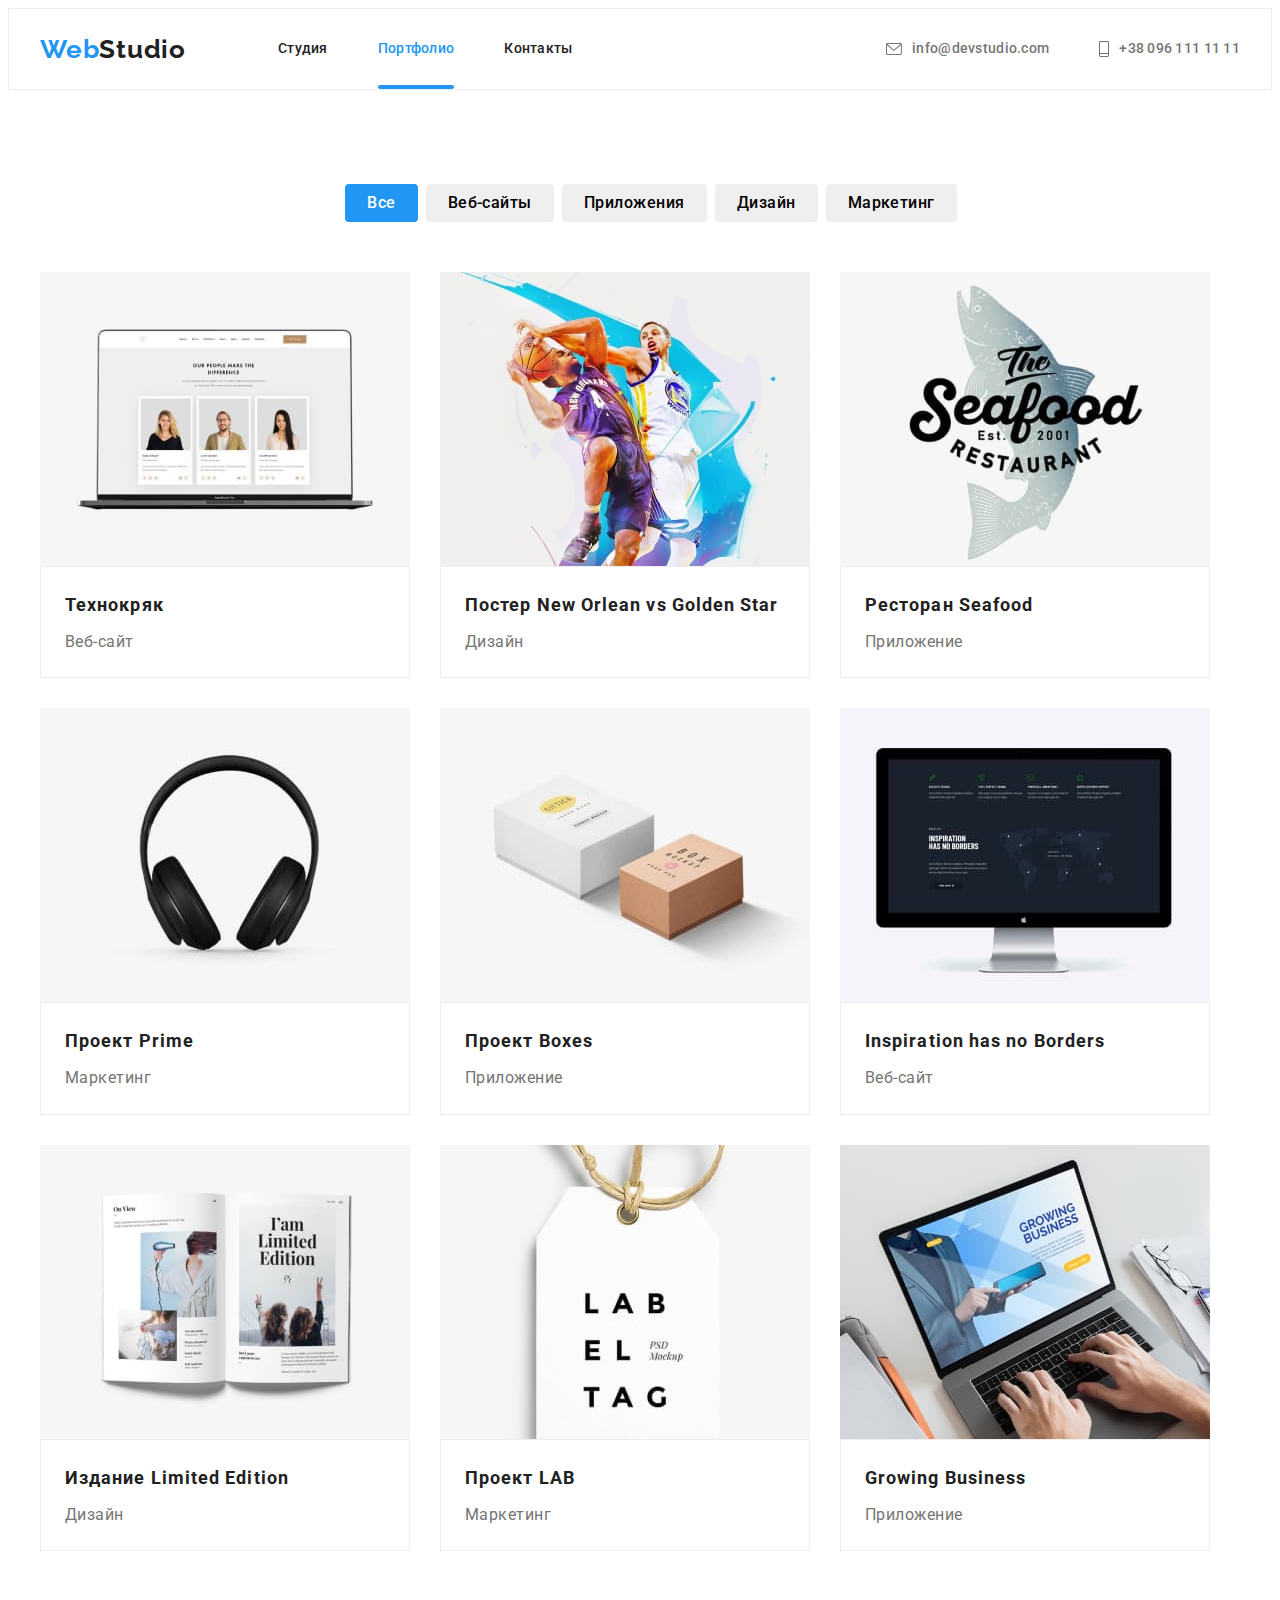
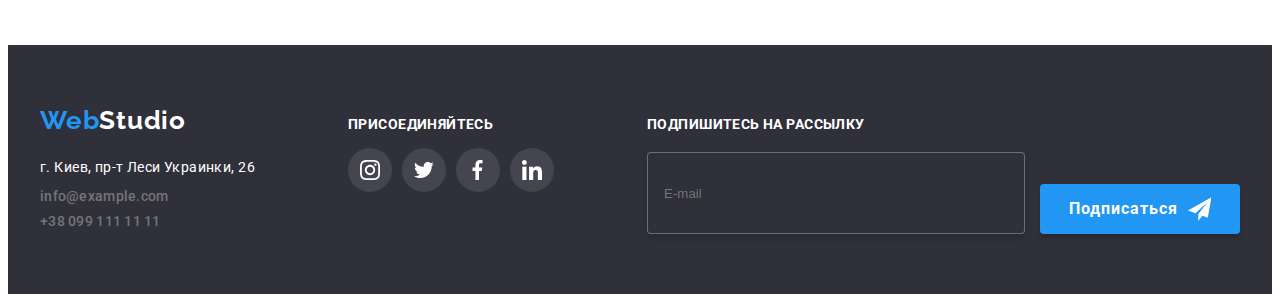
==== portfolio.html @ c2b0c0f5 "add index and portfolio to goit-markup-hw-07" ====
<!DOCTYPE html>
<html lang="ru">
  <head>
    <meta charset="UTF-8" />
    <meta http-equiv="X-UA-Compatible" content="IE=edge" />
    <meta name="viewport" content="width=device-width, initial-scale=1.0" />
    <title>Document</title>
    <link rel="preconnect" href="https://fonts.googleapis.com" />
    <link rel="preconnect" href="https://fonts.gstatic.com" crossorigin />
    <link
      href="https://fonts.googleapis.com/css2?family=Montserrat:wght@400;700&family=Raleway:wght@700&family=Roboto:wght@400;500;700;900&display=swap"
      rel="stylesheet"
    />
    <link
      rel="stylesheet"
      href="https://cdnjs.cloudflare.com/ajax/libs/modern-normalize/1.1.0/modern-normalize.min.css"
      integrity="sha512-wpPYUAdjBVSE4KJnH1VR1HeZfpl1ub8YT/NKx4PuQ5NmX2tKuGu6U/JRp5y+Y8XG2tV+wKQpNHVUX03MfMFn9Q=="
      crossorigin="anonymous"
      referrerpolicy="no-referrer"
    />
    <link rel="stylesheet" href="./css/styles.css" />
  </head>
  <body>
    <!-- HEADER -->
    <header class="page-header">
      <div class="container page-header-container">
        <nav class="page-nav">
          <a class="logo" href="/"
            >Web<span class="second-part-logo">Studio</span></a
          >
          <ul class="page-nav">
            <li class="menu-item">
              <a class="menu-link" href="./index.html">Студия</a>
            </li>
            <li class="menu-item">
              <a class="menu-link current" href="">Портфолио</a>
            </li>
            <li class="menu-item">
              <a class="menu-link" href="">Контакты</a>
            </li>
          </ul>
        </nav>
        <ul class="address-tel-container">
          <li>
            <a class="mail-address" href="mailto:info@devstudio.com"
              ><svg class="social-icon-header" width="16" height="12">
                <use href="./images/symbol-defs.svg#icon-mail"></use>
              </svg>
              info@devstudio.com</a
            >
          </li>
          <li>
            <a class="phone-number" href="tel:+380961111111"
              ><svg class="social-icon-header" width="10" height="16">
                <use href="./images/symbol-defs.svg#icon-tel"></use>
              </svg>
              +38 096 111 11 11</a
            >
          </li>
        </ul>
      </div>
    </header>
    <!-- Main -->
    <main>
      <!-- Навигация -->
      <section class="section">
        <div class="container">
          <h1 hidden>Навигация</h1>
          <ul class="container container-buttons">
            <li>
              <button type="button" class="portfolio-button current-portfolio">
                Все
              </button>
            </li>
            <li>
              <button type="button" class="portfolio-button">Веб-сайты</button>
            </li>
            <li>
              <button type="button" class="portfolio-button">Приложения</button>
            </li>
            <li>
              <button type="button" class="portfolio-button">Дизайн</button>
            </li>
            <li>
              <button type="button" class="portfolio-button">Маркетинг</button>
            </li>
          </ul>
          <!-- Плиточные елементы -->
          <ul class="work-element">
            <li class="work-list">
              <div class="work-list-blok">
                <img
                  src="./images/portfolio/website.jpg"
                  alt="website"
                  width="370"
                  height="294"
                />
                <p class="overlay">
                  Ресурс пропонує комплексні пропозиції з різним рівнем
                  функціоналу та сервісів. Все це дозволить відвідувачу отримати
                  вичерпні відомості про компанію чи приватну особу.
                </p>
              </div>
              <div class="work-element-name">
                <h2 class="description-work">Технокряк</h2>
                <p class="task-types">Веб-сайт</p>
              </div>
            </li>
            <li class="work-list">
              <div class="work-list-blok">
                <img
                  src="./images/portfolio/design.jpg"
                  alt="design"
                  width="370"
                  height="294"
                />
                <p class="overlay">
                  Ресурс пропонує комплексні пропозиції з різним рівнем
                  функціоналу та сервісів. Все це дозволить відвідувачу отримати
                  вичерпні відомості про компанію чи приватну особу.
                </p>
              </div>
              <div class="work-element-name">
                <h2 class="description-work">
                  Постер <span lang="en">New Orlean vs Golden Star</span>
                </h2>
                <p class="task-types">Дизайн</p>
              </div>
            </li>
            <li class="work-list">
              <div class="work-list-blok">
                <img
                  src="./images/portfolio/app.jpg"
                  alt="app"
                  width="370"
                  height="294"
                />
                <p class="overlay">
                  Ресурс пропонує комплексні пропозиції з різним рівнем
                  функціоналу та сервісів. Все це дозволить відвідувачу отримати
                  вичерпні відомості про компанію чи приватну особу.
                </p>
              </div>
              <div class="work-element-name">
                <h2 class="description-work">
                  Ресторан <span lang="en">Seafood</span>
                </h2>
                <p class="task-types">Приложение</p>
              </div>
            </li>
            <li class="work-list">
              <div class="work-list-blok">
                <img
                  src="./images/portfolio/marketing.jpg"
                  alt="marketing"
                  width="370"
                  height="294"
                />
                <p class="overlay">
                  Ресурс пропонує комплексні пропозиції з різним рівнем
                  функціоналу та сервісів. Все це дозволить відвідувачу отримати
                  вичерпні відомості про компанію чи приватну особу.
                </p>
              </div>
              <div class="work-element-name">
                <h2 class="description-work">
                  Проект <span lang="en">Prime</span>
                </h2>
                <p class="task-types">Маркетинг</p>
              </div>
            </li>
            <li class="work-list">
              <div class="work-list-blok">
                <img
                  src="./images/portfolio/second-app.jpg"
                  alt="app"
                  width="370"
                  height="294"
                />
                <p class="overlay">
                  Ресурс пропонує комплексні пропозиції з різним рівнем
                  функціоналу та сервісів. Все це дозволить відвідувачу отримати
                  вичерпні відомості про компанію чи приватну особу.
                </p>
              </div>
              <div class="work-element-name">
                <h2 class="description-work">
                  Проект <span lang="en">Boxes</span>
                </h2>
                <p class="task-types">Приложение</p>
              </div>
            </li>
            <li class="work-list">
              <div class="work-list-blok">
                <img
                  src="./images/portfolio/second-website.jpg"
                  alt="website"
                  width="370"
                  height="294"
                />
                <p class="overlay">
                  Ресурс пропонує комплексні пропозиції з різним рівнем
                  функціоналу та сервісів. Все це дозволить відвідувачу отримати
                  вичерпні відомості про компанію чи приватну особу.
                </p>
              </div>
              <div class="work-element-name">
                <h2 lang="en" class="description-work">
                  Inspiration has no Borders
                </h2>
                <p class="task-types">Веб-сайт</p>
              </div>
            </li>
            <li class="work-list">
              <div class="work-list-blok">
                <img
                  src="./images/portfolio/second-design.jpg"
                  alt="design"
                  width="370"
                  height="294"
                />
                <p class="overlay">
                  Ресурс пропонує комплексні пропозиції з різним рівнем
                  функціоналу та сервісів. Все це дозволить відвідувачу отримати
                  вичерпні відомості про компанію чи приватну особу.
                </p>
              </div>
              <div class="work-element-name">
                <h2 class="description-work">
                  Издание <span lang="en">Limited Edition</span>
                </h2>
                <p class="task-types">Дизайн</p>
              </div>
            </li>
            <li class="work-list">
              <div class="work-list-blok">
                <img
                  src="./images/portfolio/second-marketing.jpg"
                  alt="marketing"
                  width="370"
                  height="294"
                />
                <p class="overlay">
                  Ресурс пропонує комплексні пропозиції з різним рівнем
                  функціоналу та сервісів. Все це дозволить відвідувачу отримати
                  вичерпні відомості про компанію чи приватну особу.
                </p>
              </div>
              <div class="work-element-name">
                <h2 class="description-work">
                  Проект <span lang="en">LAB</span>
                </h2>
                <p class="task-types">Маркетинг</p>
              </div>
            </li>
            <li class="work-list">
              <div class="work-list-blok">
                <img
                  src="./images/portfolio/third-app.jpg"
                  alt="app"
                  width="370"
                  height="294"
                />
                <p class="overlay">
                  Ресурс пропонує комплексні пропозиції з різним рівнем
                  функціоналу та сервісів. Все це дозволить відвідувачу отримати
                  вичерпні відомості про компанію чи приватну особу.
                </p>
              </div>
              <div class="work-element-name">
                <h2 lang="en" class="description-work">Growing Business</h2>
                <p class="task-types">Приложение</p>
              </div>
            </li>
          </ul>
        </div>
      </section>
    </main>
    <!-- FOOTER -->
    <footer class="background-footer-portfolio">
      <div class="container-footer">
        <div>
          <a class="logo" href="./index.html"
            >Web<span class="second-part-logo-footer">Studio</span></a
          >
          <address>
            <ul>
              <li class="address">г. Киев, пр-т Леси Украинки, 26</li>
              <li>
                <a
                  class="mail-address-portfolio footer"
                  href="mailto:info@example.com"
                  >info@example.com</a
                >
              </li>
              <li>
                <a
                  class="phone-number-portfolio footer-number footer"
                  href="tel:+380991111111"
                  >+38 099 111 11 11</a
                >
              </li>
            </ul>
          </address>
        </div>
        <div class="container-footer-links">
          <h3 class="headline-footer">ПРИСОЕДИНЯЙТЕСЬ</h3>
          <ul class="social-list-footer">
            <li class="social-list-item-footer">
              <a href="" class="social-list-link-footer">
                <svg class="social-list-icon-footer" width="20" height="20">
                  <use href="./images/symbol-defs.svg#icon-instagram"></use>
                </svg>
              </a>
            </li>
            <li class="social-list-item-footer">
              <a href="" class="social-list-link-footer">
                <svg class="social-list-icon-footer" width="20" height="20">
                  <use href="./images/symbol-defs.svg#icon-twitter"></use>
                </svg>
              </a>
            </li>
            <li class="social-list-item-footer">
              <a href="" class="social-list-link-footer">
                <svg class="social-list-icon-footer" width="20" height="20">
                  <use href="./images/symbol-defs.svg#icon-facebook"></use>
                </svg>
              </a>
            </li>
            <li class="social-list-item-footer">
              <a href="" class="social-list-link-footer">
                <svg class="social-list-icon-footer" width="20" height="20">
                  <use href="./images/symbol-defs.svg#icon-linkedin"></use>
                </svg>
              </a>
            </li>
          </ul>
        </div>
        <form class="form-footer">
          <label>
            <span class="footer-subscribe">ПОДПИШИТЕСЬ НА РАССЫЛКУ</span>
            <input
              class="form-email"
              type="email"
              name="email"
              placeholder="E-mail"
              required
            />
          </label>
          <button type="submit" class="button-send-footer">
            Подписаться
            <svg class="icon-send" width="24" height="24">
              <use href="./images/symbol-defs.svg#icon-send"></use>
            </svg>
          </button>
        </form>
      </div>
    </footer>
  </body>
</html>
---- css/styles.css ----
/*цвет основного текста #000000*/
/*акцент #2196F3*/
/*акцент #FFFFFF*/
/*цвет вторичного текста #757575*/
/*акцент rgba(255, 255, 255, 0.6);*/
/*цвет фона #E5E5E5*/
/*вторичный цвет фона #F5F4FA*/
:root {
  --accent-color: #2196f3;
  --second-accent-color: #212121;
  --accent-text-color: #757575;
  --background-accent-color: #ffffff;
  --background-second-color: #2f303a;
  --fill-color: #afb1b8;
  --background-accent-button: #188ce8;
  --speed: 250ms;
  --cubic: cubic-bezier(0.4, 0, 0.2, 1);
}

h1,
h2,
h3,
h4,
p {
  margin-top: 0;
  margin-bottom: 0;
}

ul,
ol {
  list-style: none;
  margin-top: 0;
  margin-bottom: 0;
  padding-left: 0;
}

a {
  text-decoration: none;
}

img {
  display: block;
}

button {
  cursor: pointer;
}

.menu-link.current {
  color: var(--accent-color);
}

body {
  font-family: "Roboto", sans-serif;
  font-size: 14px;
}

/* test */
/* :hover,
:focus {
  transition-duration: 250ms;
  transition-timing-function: cubic-bezier(0.4, 0, 0.2, 1);
} */

/* ================Общие классы================ */
/* HEADER */
.page-header {
  /* padding-top: 32px;
  padding-bottom: 32px; */
  border: 1px solid #ececec;
}

.container {
  width: 1200px;
  margin-left: auto;
  margin-right: auto;
  padding-left: 15px;
  padding-right: 15px;
}

.page-header-container {
  display: flex;
  align-items: center;
  justify-content: space-between;
}

.page-nav {
  display: flex;
  align-items: center;
}

.logo {
  font-family: "Raleway", sans-serif;
  font-weight: 700;
  font-size: 26px;
  line-height: 1.19;
  letter-spacing: 0.03em;
  color: var(--accent-color);
  margin-right: 92px;
}

.second-part-logo {
  color: var(--second-accent-color);
}

.menu-item {
  font-weight: 500;
  font-size: 14px;
  line-height: 1.14;
  letter-spacing: 0.02em;
  color: var(--second-accent-color);
}

.menu-item:not(:last-child) {
  margin-right: 50px;
}

.menu-link.current::after {
  content: "";
  position: absolute;
  width: 100%;
  height: 4px;
  display: flex;
  bottom: 0;
  left: 0;
  background: #2196f3;
  border-radius: 2px;
}

.menu-link {
  position: relative;
  padding: 32px 0;
  display: flex;
  color: var(--second-accent-color);
  transition: color var(--speed) var(--cubic);
}

.menu-link:hover,
.menu-link:focus {
  color: var(--accent-color);
}

.address-tel-container {
  display: flex;
  align-items: center;
}

/* ================INDEX================ */
/* HEADER */

.mail-address {
  font-weight: 500;
  font-size: 14px;
  line-height: 1.14;
  letter-spacing: 0.02em;
  color: var(--accent-text-color);
  margin-right: 50px;
  padding: 32px 0;
  display: flex;
  align-items: center;
  transition: color var(--speed) var(--cubic);
}

.social-icon-header {
  display: flex;
  justify-content: center;
  align-items: center;
  fill: currentColor;
  margin-right: 10px;
}

.mail-address:hover,
.mail-address:focus {
  color: var(--accent-color);
}

.phone-number {
  font-weight: 500;
  font-size: 14px;
  line-height: 1.14;
  letter-spacing: 0.02em;
  color: var(--accent-text-color);
  padding: 32px 0;
  display: flex;
  transition: color var(--speed) var(--cubic);
}

.phone-number:hover,
.phone-number:focus {
  color: var(--accent-color);
}

/* HERO */
.hero {
  text-align: center;
  padding-top: 200px;
  padding-bottom: 200px;
  background: rgba(47, 48, 58, 0.4);
  background-image: linear-gradient(
      rgba(47, 48, 58, 0.4),
      rgba(47, 48, 58, 0.4)
    ),
    url(../images/primary/hero.jpg);
  background-color: var(--background-second-color);
  /* background-repeat: no-repeat; */
  background-size: cover;
  /* width: 1600px;
  height: 600px; */
}

.hero-title {
  font-weight: 900;
  font-size: 44px;
  line-height: 1.36;
  letter-spacing: 0.06em;
  text-transform: uppercase;
  color: var(--background-accent-color);
}

.main-button {
  margin-top: 30px;
  padding: 10px 32px;
  font-weight: 700;
  font-size: 16px;
  line-height: 1.88;
  letter-spacing: 0.06em;
  background-color: var(--accent-color);
  color: var(--background-accent-color);
  font-family: inherit;
  border: none;
  border-radius: 4px;
  transition: background-color var(--speed) var(--cubic);
}

.main-button:hover,
.main-button:focus {
  background-color: var(--background-accent-button);
  box-shadow: 0px 4px 4px rgba(0, 0, 0, 0.15);
}

/* Наши преимущества */
.benefits {
  padding-top: 94px;
}

.benefits-item {
  display: flex;
  justify-content: center;
  align-items: center;
}

.benefits-list {
  width: 270px;
}

.benefits-icon-container {
  display: flex;
  justify-content: center;
  align-items: center;
  background-color: #f5f4fa;
  width: 270px;
  height: 120px;
  margin-bottom: 30px;
  border-radius: 4px;
}

.benefits-list:not(:last-child) {
  margin-right: 30px;
}

.benefits-icon {
}

.benefits-title {
  font-weight: 700;
  font-size: 14px;
  line-height: 1.14;
  letter-spacing: 0.03em;
  text-transform: uppercase;
  color: var(--second-accent-color);
}

.text-in-title {
  font-weight: 400;
  font-size: 14px;
  line-height: 1.71;
  letter-spacing: 0.03em;
  color: var(--accent-text-color);
}

/* Чем мы занимаемся */
.headline {
  text-align: center;
  font-weight: 700;
  font-size: 36px;
  line-height: 1.16;
  letter-spacing: 0.03em;
  padding-top: 94px;
  margin-bottom: 50px;
}

.container-job {
  width: 1200px;
  margin: 0 auto;
  padding-left: 15px;
  padding-right: 15px;
}

.command {
  display: flex;
  justify-content: center;
  align-items: center;
}

.command-item {
  position: relative;
}

.command-item:not(:last-child) {
  margin-right: 30px;
}

.command-item-wraper {
  position: absolute;
  height: 70px;
  width: 100%;
  bottom: 0%;
  left: 0%;
  display: flex;
  justify-content: center;
  align-items: center;
  background: rgba(47, 48, 58, 0.8);
}

.text-wraper {
  display: flex;
  font-family: "Roboto";
  font-style: normal;
  font-weight: 700;
  font-size: 14px;
  line-height: 1.14;
  color: var(--background-accent-color);
}

/* Наша команда */
.background-command {
  background-color: #f5f4fa;
  padding-bottom: 94px;
}

.container-command {
  width: 1200px;
  margin: 0 auto;
  padding-left: 15px;
  padding-right: 15px;
}

.frame {
  width: 270px;
  background-color: #fff;
  border-radius: 0px 0px 4px 4px;
  box-shadow: 0px 1px 3px rgba(0, 0, 0, 0.12), 0px 1px 1px rgba(0, 0, 0, 0.14),
    0px 2px 1px rgba(0, 0, 0, 0.2);
}

.headline-command {
  text-align: center;
  font-weight: 700;
  font-size: 36px;
  line-height: 1.16;
  letter-spacing: 0.03em;
  margin-bottom: 50px;
  margin-top: 94px;
  padding-top: 94px;
}

.section-command {
  padding: 30px 0;
}

.name-command {
  font-weight: 500;
  font-size: 16px;
  line-height: 1.19;
  /* identical to box height */
  /* text-align: center; */
  letter-spacing: 0.03em;
  color: var(--second-accent-color);
}

.name-position {
  font-weight: 400;
  font-size: 16px;
  line-height: 1.19;
  /* identical to box height */
  /* text-align: center; */
  letter-spacing: 0.03em;
  color: var(--accent-text-color);
}

.social-list {
  display: flex;
  justify-content: center;
  gap: 10px;
  margin-top: 16px;
}

.social-list-link {
  display: flex;
  justify-content: center;
  align-items: center;
  width: 44px;
  height: 44px;
  border-radius: 50%;
  background-color: rgb(255, 255, 255);
  transition: background-color var(--speed) var(--cubic);
}

.social-list-icon {
  fill: var(--fill-color);
  transition: fill var(--speed) var(--cubic);
}

.social-list-link:hover,
.social-list-link:focus {
  background-color: var(--accent-color);
}

.social-list-link:hover .social-list-icon,
.social-list-link:focus .social-list-icon {
  fill: var(--background-accent-color);
}
/* Постоянные клиенты */
.clients {
  padding: 94px 0;
}

.headline-clients {
  text-align: center;
  font-weight: 700;
  font-size: 36px;
  line-height: 1.16;
  letter-spacing: 0.03em;
  margin-bottom: 50px;
}

.clients-list {
  display: flex;
  justify-content: center;
  align-items: center;
  gap: 30px;
}

.clients-icon {
  width: 106px;
  height: 60px;
}

.clients-list-link {
  display: flex;
  justify-content: center;
  align-items: center;
  width: 170px;
  height: 92px;
  border: 1px solid #afb1b8;
  border-radius: 4px;
  fill: var(--fill-color);
  transition: fill var(--speed) var(--cubic),
    border-color var(--speed) var(--cubic);
}
.clients-list-link:hover {
  fill: var(--background-accent-button);
  border-color: #2196f3;
}

/* FOOTER */
.background-footer {
  background-color: var(--background-second-color);
  padding-top: 60px;
  padding-bottom: 60px;
}

.logo-footer {
  display: flex;
  margin-top: 60px;
}

.address {
  font-style: normal;
  font-weight: 400;
  font-size: 14px;
  line-height: 1.7;
  letter-spacing: 0.03em;
  color: var(--background-accent-color);
  margin-top: 20px;
  margin-bottom: 9px;
}

.footer {
  font-style: normal;
  color: rgb(255, 255, 255, 0.6);
}

.footer-number {
  display: flex;
  margin-top: 9px;
}

.second-part-logo-footer {
  color: var(--background-accent-color);
}

.container-footer {
  display: flex;
  align-items: baseline;
  width: 1200px;
  margin-left: auto;
  margin-right: auto;
  padding-left: 15px;
  padding-right: 15px;
}

.headline-footer {
  font-weight: 700;
  font-size: 14px;
  line-height: 1.16;
  letter-spacing: 0.03em;
  color: var(--background-accent-color);
}

.container-footer-links {
  margin-left: 70px;
}

.social-list-footer {
  display: flex;
  justify-content: left;
  gap: 10px;
  margin-top: 16px;
}

.social-list-link-footer {
  display: flex;
  justify-content: center;
  align-items: center;
  width: 44px;
  height: 44px;
  border-radius: 50%;
  background-color: rgba(255, 255, 255, 0.1);
  transition: background-color var(--speed) var(--cubic);
}

.social-list-icon-footer {
  fill: var(--background-accent-color);
}

.social-list-link-footer:hover,
.social-list-link:focus {
  background-color: var(--accent-color);
}

/* subscribe */

.footer-subscribe {
  font-weight: 700;
  font-size: 14px;
  line-height: 1.16;
  letter-spacing: 0.03em;
  color: var(--background-accent-color);
  margin-left: 93px;
}

.form-footer {
  display: flex;
  gap: 12px;
  align-items: flex-end;
}

.form-email {
  width: 358px;
  height: 50px;
  border: 1px solid rgba(255, 255, 255, 0.3);
  filter: drop-shadow(0px 4px 4px rgba(0, 0, 0, 0.15));
  border-radius: 4px;
  margin-top: 20px;
  margin-left: 93px;
  background: var(--background-second-color);
  padding-left: 16px;
  padding-top: 15px;
  padding-bottom: 15px;
  color: var(--background-accent-color);
  transition: border-color var(--speed) var(--cubic);
}

.form-email:focus {
  outline: none;
  border-color: var(--accent-color);
  box-shadow: 0px 4px 4px rgba(0, 0, 0, 0.15);
}

.button-send-footer {
  display: flex;
  align-items: center;
  justify-content: center;
  font-family: "Roboto";
  font-style: normal;
  font-weight: 700;
  font-size: 16px;
  line-height: 1.9;
  letter-spacing: 0.06em;
  width: 200px;
  height: 50px;
  background: var(--accent-color);
  color: var(--background-accent-color);
  box-shadow: 0px 4px 4px rgba(0, 0, 0, 0.15);
  border: none;
  border-radius: 4px;
  padding: 10px 29px;
  transition: background-color var(--speed) var(--cubic);
}

.icon-send {
  margin-left: 10px;
}

.button-send-footer:hover,
.button-send-footer:focus {
  background-color: var(--background-accent-button);
  box-shadow: 0px 4px 4px rgba(0, 0, 0, 0.15);
}

/* ================PORTFOLIO================ */

/* Main */
/* Навигация */
.section {
  padding-top: 94px;
  padding-bottom: 94px;
}

.container-buttons {
  display: flex;
  justify-content: center;
  align-items: center;
  margin-bottom: 50px;
}

.portfolio-button {
  font-weight: 500;
  font-size: 16px;
  line-height: 1.63;
  text-align: center;
  letter-spacing: 0.03em;
  color: #000;
  border: none;
  font-family: inherit;
  border-radius: 4px;
  padding: 6px 22px;
  margin-right: 8px;
  transition: background-color var(--speed) var(--cubic),
    color var(--speed) var(--cubic), box-shadow var(--speed) var(--cubic);
}
/* Плиточные елементы */
.container {
  width: 1200px;
  margin-left: auto;
  margin-right: auto;
  padding-left: 15px;
  padding-right: 15px;
}

.work-element {
  display: flex;
  flex-wrap: wrap;
}

.work-list {
  width: 370px;
  margin-right: 30px;
  margin-bottom: 30px;
  transition: box-shadow var(--speed) var(--cubic);
}

.work-list:nth-child(3n) {
  margin-right: 0;
}

.work-list:nth-last-child(-n + 3) {
  margin-bottom: 0;
}

.work-list:hover,
.work-list:focus {
  box-shadow: 0px 1px 1px rgba(0, 0, 0, 0.12), 0px 4px 4px rgba(0, 0, 0, 0.06),
    1px 4px 6px rgba(0, 0, 0, 0.16);
  cursor: pointer;
}

.work-list-blok {
  position: relative;
  overflow: hidden;
}

.overlay {
  position: absolute;
  width: 100%;
  height: 100%;
  top: 0;
  left: 0;
  font-family: "Roboto";
  font-style: normal;
  font-weight: 400;
  font-size: 18px;
  line-height: 1.55;
  color: var(--background-accent-color);
  background: rgba(33, 150, 243, 0.9);
  padding: 63px 23px;
  overflow: auto;
  transform: translate(0, 100%);
  transition: transform var(--speed) var(--cubic);
}

.work-list:hover .overlay {
  transform: translate(0, 0);
}

.work-element-name {
  padding-top: 20px;
  padding-bottom: 20px;
  padding-left: 24px;
  padding-right: 24px;
  border: 1px solid #eeeeee;
}

.description-work {
  font-weight: 700;
  font-size: 18px;
  line-height: 2;
  /* identical to box height, or 200% */
  letter-spacing: 0.06em;
  color: var(--second-accent-color);
  margin-bottom: 4px;
}

.task-types {
  font-weight: 400;
  font-size: 16px;
  line-height: 1.9;
  /* identical to box height, or 188% */
  letter-spacing: 0.03em;
  color: var(--accent-text-color);
}

/* FOOTER */
.background-footer-portfolio {
  background-color: var(--background-second-color);
  padding-top: 60px;
  padding-bottom: 60px;
}

.mail-address-portfolio {
  font-weight: 500;
  font-size: 14px;
  line-height: 1.14;
  letter-spacing: 0.02em;
  color: var(--accent-text-color);
  margin-right: 50px;
  display: block;
  transition: color var(--speed) var(--cubic);
}

.mail-address-portfolio:hover,
.mail-address-portfolio:focus {
  color: var(--accent-color);
}

.phone-number-portfolio {
  font-weight: 500;
  font-size: 14px;
  line-height: 1.14;
  letter-spacing: 0.02em;
  color: var(--accent-text-color);
  display: block;
  transition: color var(--speed) var(--cubic);
}

.phone-number-portfolio:hover,
.phone-number-portfolio:focus {
  color: var(--accent-color);
}

.current-portfolio {
  background-color: var(--accent-color);
  color: var(--background-accent-color);
}

.portfolio-button:hover,
.portfolio-button:focus {
  /* shadow-middle */
  box-shadow: 0px 3px 1px rgba(0, 0, 0, 0.1), 0px 1px 2px rgba(0, 0, 0, 0.08),
    0px 2px 2px rgba(0, 0, 0, 0.12);
  color: var(--background-accent-color);
  background: var(--accent-color);
}

/* MODAL */
.backdrop {
  position: fixed;
  top: 0;
  left: 0;
  z-index: 100;
  width: 100%;
  height: 100%;
  background-color: rgba(0, 0, 0, 0.2);
}

.backdrop.is-hidden {
  opacity: 0;
  visibility: hidden;
  pointer-events: none;
}

.modal {
  position: absolute;
  top: 50%;
  left: 50%;
  transform: translate(-50%, -50%);
  width: 528px;
  height: 581px;
  background-color: var(--background-accent-color);
  box-shadow: 0px 1px 3px rgba(0, 0, 0, 0.12), 0px 1px 1px rgba(0, 0, 0, 0.14),
    0px 2px 1px rgba(0, 0, 0, 0.2);
  border-radius: 4px;
  padding: 40px;
}

.modal-close-button {
  position: absolute;
  top: 8px;
  right: 8px;
  display: flex;
  justify-content: center;
  align-items: center;
  width: 30px;
  height: 30px;
  background-color: transparent;
  border: 1px solid rgba(0, 0, 0, 0.1);
  border-radius: 50%;
  padding: 0;
  transition: border-color var(--speed) var(--cubic);
}

.modal-close-button:hover,
.modal-close-button:focus {
  border-color: var(--accent-color);
}

.modal-close-button-icon {
  transition: fill var(--speed) var(--cubic);
}

.modal-close-button:hover .modal-close-button-icon,
.modal-close-button:focus .modal-close-button-icon {
  fill: var(--accent-color);
}

/* MODAL FORM  */

.modal-form-text {
  display: block;
  text-align: center;
  font-family: "Roboto";
  font-style: normal;
  font-weight: 700;
  font-size: 20px;
  line-height: 1.15;
  letter-spacing: 0.03em;
  margin-top: 2px;
  margin-bottom: 12px;
}

.modal-form {
  display: flex;
  flex-direction: column;
}

.modal-form-input {
  width: 100%;
  height: 40px;
  border: 1px solid rgba(33, 33, 33, 0.2);
  border-radius: 4px;
  padding-left: 42px;
  transition: border-color var(--speed) var(--cubic);
}

.modal-form-input:focus {
  outline: none;
  border-color: var(--accent-color);
}

.modal-form-input:focus + .modal-form-input-icon {
  fill: var(--accent-color);
}

.modal-form-field {
  margin-bottom: 10px;
}

.modal-form-input-desc {
  display: block;
  font-family: "Roboto";
  font-style: normal;
  font-weight: 400;
  font-size: 12px;
  line-height: 1, 17;
  letter-spacing: 0.01em;
  color: var(--accent-text-color);
  margin-bottom: 4px;
}

.modal-form-input-wrapper {
  display: block;
  position: relative;
}

.modal-form-input-icon {
  position: absolute;
  top: 50%;
  left: 15px;
  transform: translateY(-50%);
  transition: fill var(--speed) var(--cubic);
}

.modal-form-message {
  resize: none;
  width: 100%;
  height: 120px;
  padding: 12px 16px;
  transition: border-color var(--speed) var(--cubic);
  border: 1px solid rgba(33, 33, 33, 0.2);
  border-radius: 4px;
}

.modal-form-message::placeholder {
  color: rgba(117, 117, 117, 0.5);
}

.modal-form-message:focus {
  outline: none;
  border-color: var(--accent-color);
}

.modal-form-submit {
  font-family: "Roboto";
  font-style: normal;
  font-weight: 700;
  font-size: 16px;
  line-height: 1.88;
  width: 200px;
  height: 50px;
  background: var(--accent-color);
  box-shadow: 0px 4px 4px rgba(0, 0, 0, 0.15);
  border-radius: 4px;
  transition: background-color var(--speed) var(--cubic);
  color: var(--background-accent-color);
  border: none;
}

.modal-form-submit:focus,
.modal-form-submit:hover {
  background-color: var(--background-accent-button);
}

.modal-form-check-desc {
  display: flex;
  align-items: center;
  justify-content: center;
  margin-top: 10px;
  font-family: "Roboto";
  font-style: normal;
  font-weight: 400;
  font-size: 14px;
  line-height: 1.71;
  letter-spacing: 0.03em;
}

.modal-form-check-desc::before {
  display: block;
  width: 16px;
  height: 15px;
  content: "";
  border: 1px solid var(--second-accent-color);
  border-radius: 2px;
  margin-right: 7px;
  border: 2px solid var(--second-accent-color);
  box-shadow: 0px 1px 3px rgba(0, 0, 0, 0.12), 0px 1px 1px rgba(0, 0, 0, 0.14),
    0px 2px 1px rgba(0, 0, 0, 0.2);
  border-radius: 4px;
}

.modal-link-contract {
  color: var(--accent-color);
  text-decoration: underline;
}

.modal-form-check:checked + .modal-form-check-desc::before {
  background-color: var(--accent-color);
  background-image: url(../images/icon-check.svg);
  background-size: contain;
  border: none;
}

.modal-form-check:focus + .modal-form-check-desc::before {
  outline: 2px solid var(--accent-color);
  border: none;
}

.checkbox {
  -webkit-appearance: none;
  -moz-appearance: none;
  appearance: none;
}

.modal-form-submit {
  align-self: center;
  margin-top: 30px;
  font-family: "Roboto";
  font-style: normal;
  font-weight: 700;
  font-size: 16px;
  line-height: 1.9;
  letter-spacing: 0.06em;
  min-width: 200px;
  height: 50px;
  background: var(--accent-color);
  color: var(--background-accent-color);
  box-shadow: 0px 4px 4px rgba(0, 0, 0, 0.15);
  border: none;
  border-radius: 4px;
  padding: 10px 29px;
  transition: background-color var(--speed) var(--cubic);
}
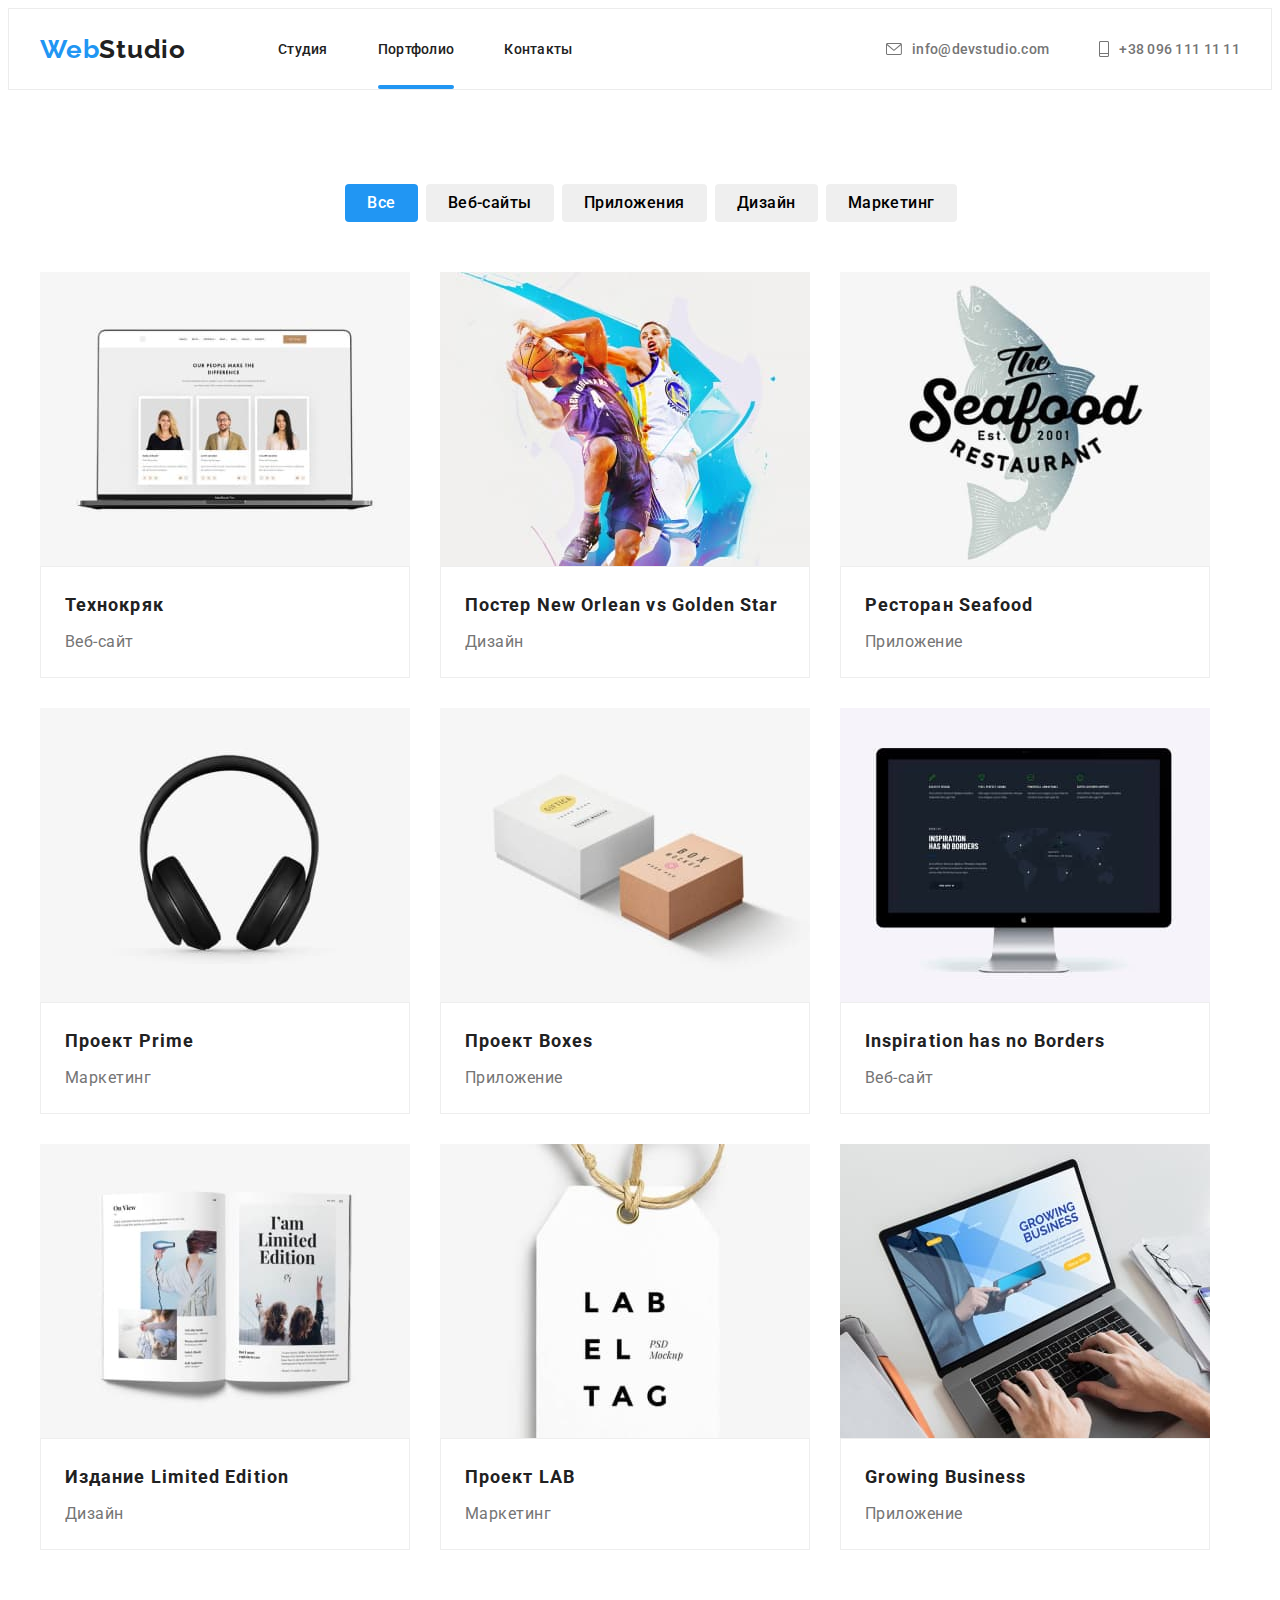
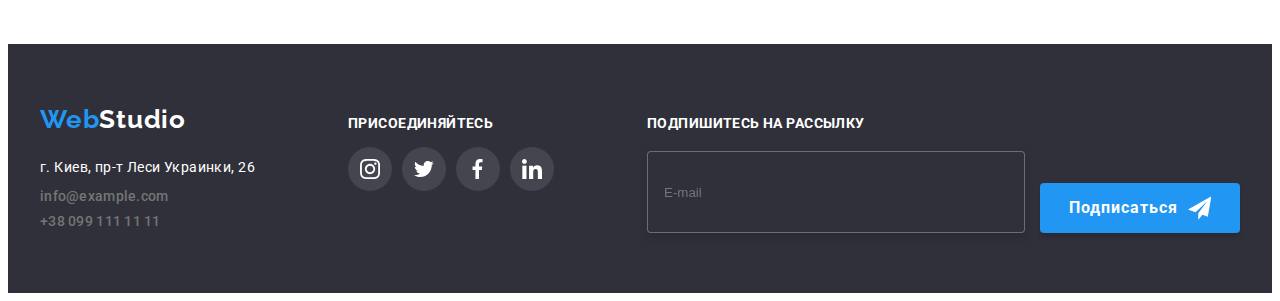
==== commit 898a2687: "??" ====
--- a/portfolio.html
+++ b/portfolio.html
@@ -18,7 +18,8 @@
       crossorigin="anonymous"
       referrerpolicy="no-referrer"
     />
-    <link rel="stylesheet" href="./css/styles.css" />
+    <link rel="stylesheet" href="./css/main.min.css" />
+    <!-- <link rel="stylesheet" href="./css/styles.css" /> -->
   </head>
   <body>
     <!-- HEADER -->
--- a/css/main.min.css
+++ b/css/main.min.css
@@ -0,0 +1 @@
+:root{--accent-color: #2196f3;--second-accent-color: #212121;--accent-text-color: #757575;--background-accent-color: #ffffff;--background-second-color: #2f303a;--fill-color: #afb1b8;--background-accent-button: #188ce8;--speed: 250ms;--cubic: cubic-bezier(0.4, 0, 0.2, 1)}h1,h2,h3,h4,p{margin-top:0;margin-bottom:0}ul,ol{list-style:none;margin-top:0;margin-bottom:0;padding-left:0}a{text-decoration:none}img{display:block}button{cursor:pointer}body{font-family:"Roboto",sans-serif;font-size:14px}.section{padding-top:94px;padding-bottom:94px}.container{width:1200px;margin-left:auto;margin-right:auto;padding-left:15px;padding-right:15px}.page-header{border:1px solid #ececec}.page-header-container{display:flex;align-items:center;justify-content:space-between}.page-nav{display:flex;align-items:center}.logo{font-family:"Raleway",sans-serif;font-size:26px;font-weight:700;line-height:1.1923076923;letter-spacing:.03em;color:var(--accent-color);margin-right:92px}.second-part-logo{color:var(--second-accent-color)}.menu-item{font-size:14px;font-weight:500;line-height:1.1428571429;letter-spacing:.02em;color:var(--second-accent-color)}.menu-item:not(:last-child){margin-right:50px}.menu-link{position:relative;padding:32px 0;display:flex;color:var(--second-accent-color);transition:color var(--speed) var(--cubic)}.menu-link:hover,.menu-link:focus{color:var(--accent-color)}.menu-link.current::after{content:"";position:absolute;width:100%;height:4px;display:flex;bottom:0;left:0;background:#2196f3;border-radius:2px}.menu-link .current{color:var(--accent-color)}.address-tel-container{display:flex;align-items:center}.command{display:flex;justify-content:center;align-items:center}.backdrop{position:fixed;top:0;left:0;z-index:100;width:100%;height:100%;background-color:rgba(0,0,0,.2)}.backdrop.is-hidden{opacity:0;visibility:hidden;pointer-events:none}.modal{position:absolute;top:50%;left:50%;transform:translate(-50%, -50%);width:528px;height:581px;background-color:var(--background-accent-color);box-shadow:0px 1px 3px rgba(0,0,0,.12),0px 1px 1px rgba(0,0,0,.14),0px 2px 1px rgba(0,0,0,.2);border-radius:4px;padding:40px}.modal-close-button{position:absolute;top:8px;right:8px;display:flex;justify-content:center;align-items:center;width:30px;height:30px;background-color:rgba(0,0,0,0);border:1px solid rgba(0,0,0,.1);border-radius:50%;padding:0;transition:border-color var(--speed) var(--cubic)}.modal-close-button:hover,.modal-close-button:focus{border-color:var(--accent-color)}.modal-close-button-icon{transition:fill var(--speed) var(--cubic)}.modal-close-button:hover .modal-close-button-icon,.modal-close-button:focus .modal-close-button-icon{fill:var(--accent-color)}.modal-form-text{display:block;text-align:center;font-family:"Roboto";font-style:normal;font-size:20px;font-weight:700;line-height:1.15;letter-spacing:.03em;margin-top:2px;margin-bottom:12px}.modal-form{display:flex;flex-direction:column}.modal-form-input{width:100%;height:40px;border:1px solid rgba(33,33,33,.2);border-radius:4px;padding-left:42px;transition:border-color var(--speed) var(--cubic)}.modal-form-input:focus{outline:none;border-color:var(--accent-color)}.modal-form-input:focus+.modal-form-input-icon{fill:var(--accent-color)}.modal-form-field{margin-bottom:10px}.modal-form-input-desc{display:block;font-family:"Roboto";font-style:normal;font-size:12px;font-weight:400;line-height:1.1666666667;letter-spacing:.01em;color:var(--accent-text-color);margin-bottom:4px}.modal-form-input-wrapper{display:block;position:relative}.modal-form-input-icon{position:absolute;top:50%;left:15px;transform:translateY(-50%);transition:fill var(--speed) var(--cubic)}.modal-form-message{resize:none;width:100%;height:120px;padding:12px 16px;transition:border-color var(--speed) var(--cubic);border:1px solid rgba(33,33,33,.2);border-radius:4px}.modal-form-message::placeholder{color:rgba(117,117,117,.5)}.modal-form-message:focus{outline:none;border-color:var(--accent-color)}.modal-form-submit{font-family:"Roboto";font-style:normal;align-self:center;margin-top:30px;padding:10px 29px;font-size:16px;font-weight:700;line-height:1.875;letter-spacing:.06em;min-width:200px;height:50px;background:var(--accent-color);box-shadow:0px 4px 4px rgba(0,0,0,.15);border-radius:4px;transition:background-color var(--speed) var(--cubic);color:var(--background-accent-color);border:none}.modal-form-submit:focus,.modal-form-submit:hover{background-color:var(--background-accent-button)}.modal-form-check-desc{display:flex;align-items:center;justify-content:center;margin-top:10px;font-family:"Roboto";font-style:normal;font-size:14px;font-weight:400;line-height:1.7142857143;letter-spacing:.03em}.modal-form-check-desc::before{display:block;width:16px;height:15px;content:"";border:1px solid var(--second-accent-color);border-radius:2px;margin-right:7px;border:2px solid var(--second-accent-color);box-shadow:0px 1px 3px rgba(0,0,0,.12),0px 1px 1px rgba(0,0,0,.14),0px 2px 1px rgba(0,0,0,.2);border-radius:4px}.modal-form-check:checked+.modal-form-check-desc::before{background-color:var(--accent-color);background-image:url(../images/icon-check.svg);background-size:contain;border:none}.modal-form-check:focus+.modal-form-check-desc::before{outline:2px solid var(--accent-color);border:none}.modal-link-contract{color:var(--accent-color);text-decoration:underline}.checkbox{-webkit-appearance:none;-moz-appearance:none;appearance:none}.mail-address{font-size:14px;font-weight:500;line-height:1.1428571429;letter-spacing:.02em;color:var(--accent-text-color);margin-right:50px;padding:32px 0;display:flex;align-items:center;transition:color var(--speed) var(--cubic)}.social-icon-header{display:flex;justify-content:center;align-items:center;fill:currentColor;margin-right:10px}.mail-address:hover,.mail-address:focus{color:var(--accent-color)}.phone-number{font-size:14px;font-weight:500;line-height:1.1428571429;letter-spacing:.02em;color:var(--accent-text-color);padding:32px 0;display:flex;transition:color var(--speed) var(--cubic)}.phone-number:hover,.phone-number:focus{color:var(--accent-color)}.hero{text-align:center;padding-top:200px;padding-bottom:200px;background:rgba(47,48,58,.4);background-image:linear-gradient(rgba(47, 48, 58, 0.4), rgba(47, 48, 58, 0.4)),url(../images/primary/hero.jpg);background-color:var(--background-second-color);background-size:cover}.hero-title{font-size:44px;font-weight:900;line-height:1.3636363636;letter-spacing:.06em;text-transform:uppercase;color:var(--background-accent-color)}.main-button{margin-top:30px;padding:10px 32px;font-size:16px;font-weight:700;line-height:1.875;letter-spacing:.06em;background-color:var(--accent-color);color:var(--background-accent-color);font-family:inherit;border:none;border-radius:4px;transition:background-color var(--speed) var(--cubic)}.main-button:hover,.main-button:focus{background-color:var(--background-accent-button);box-shadow:0px 4px 4px rgba(0,0,0,.15)}.benefits{padding-top:94px}.benefits-item{display:flex;justify-content:center;align-items:center}.benefits-list{width:270px}.benefits-list:not(:last-child){margin-right:30px}.benefits-icon-container{display:flex;justify-content:center;align-items:center;background-color:#f5f4fa;width:270px;height:120px;margin-bottom:30px;border-radius:4px}.benefits-title{font-size:14px;font-weight:700;line-height:1.1428571429;letter-spacing:.03em;text-transform:uppercase;color:var(--second-accent-color)}.text-in-title{font-size:14px;font-weight:400;line-height:1.7142857143;letter-spacing:.03em;color:var(--accent-text-color)}.headline{text-align:center;font-size:36px;font-weight:700;line-height:1.1666666667;letter-spacing:.03em;padding-top:94px;margin-bottom:50px}.container-job{width:1200px;margin:0 auto;padding-left:15px;padding-right:15px}.command-item{position:relative}.command-item:not(:last-child){margin-right:30px}.command-item-wrapper{position:absolute;height:70px;width:100%;bottom:0%;left:0%;display:flex;justify-content:center;align-items:center;background:rgba(47,48,58,.8)}.text-wrapper{display:flex;font-family:"Roboto";font-style:normal;font-size:14px;font-weight:700;line-height:1.1428571429;color:var(--background-accent-color)}.background-command{background-color:#f5f4fa;padding-bottom:94px}.headline-command{text-align:center;font-size:36px;font-weight:700;line-height:1.1666666667;letter-spacing:.03em;margin-bottom:50px;margin-top:94px;padding-top:94px}.container-command{width:1200px;margin:0 auto;padding-left:15px;padding-right:15px}.frame{width:270px;background-color:#fff;border-radius:0px 0px 4px 4px;box-shadow:0px 1px 3px rgba(0,0,0,.12),0px 1px 1px rgba(0,0,0,.14),0px 2px 1px rgba(0,0,0,.2)}.section-command{padding:30px 0}.name-command{font-size:16px;font-weight:500;line-height:1.1875;letter-spacing:.03em;color:var(--second-accent-color)}.name-position{font-size:16px;font-weight:400;line-height:1.1875;letter-spacing:.03em;color:var(--accent-text-color)}.social-list{display:flex;justify-content:center;gap:10px;margin-top:16px}.social-list-icon{fill:var(--fill-color);transition:fill var(--speed) var(--cubic)}.social-list-link{display:flex;justify-content:center;align-items:center;width:44px;height:44px;border-radius:50%;background-color:#fff;transition:background-color var(--speed) var(--cubic)}.social-list-link:hover,.social-list-link:focus{background-color:var(--accent-color)}.social-list-icon{fill:var(--fill-color);transition:fill var(--speed) var(--cubic)}.social-list-link:hover .social-list-icon,.social-list-link:focus .social-list-icon{fill:var(--background-accent-color)}.clients{padding:94px 0}.headline-clients{text-align:center;font-size:36px;font-weight:700;line-height:1.1666666667;letter-spacing:.03em;margin-bottom:50px}.clients-list{display:flex;justify-content:center;align-items:center;gap:30px}.clients-icon{width:106px;height:60px}.clients-list-link{display:flex;justify-content:center;align-items:center;width:170px;height:92px;border:1px solid #afb1b8;border-radius:4px;fill:var(--fill-color);transition:fill var(--speed) var(--cubic),border-color var(--speed) var(--cubic)}.clients-list-link:hover{fill:var(--background-accent-button);border-color:#2196f3}.background-footer{background-color:var(--background-second-color);padding-top:60px;padding-bottom:60px}.logo-footer{display:flex;margin-top:60px}.address{font-style:normal;font-size:14px;font-weight:400;line-height:1.7142857143;letter-spacing:.03em;color:var(--background-accent-color);margin-top:20px;margin-bottom:9px}.footer{font-style:normal;color:rgba(255,255,255,.6)}.footer-number{display:flex;margin-top:9px}.second-part-logo-footer{color:var(--background-accent-color)}.container-footer{display:flex;align-items:baseline;width:1200px;margin-left:auto;margin-right:auto;padding-left:15px;padding-right:15px}.headline-footer{font-size:14px;font-weight:700;line-height:1.1428571429;letter-spacing:.03em;color:var(--background-accent-color)}.container-footer-links{margin-left:70px}.social-list-footer{display:flex;justify-content:left;gap:10px;margin-top:16px}.social-list-link-footer{display:flex;justify-content:center;align-items:center;width:44px;height:44px;border-radius:50%;background-color:rgba(255,255,255,.1);transition:background-color var(--speed) var(--cubic)}.social-list-link-footer:hover{background-color:var(--accent-color)}.social-list-icon-footer{fill:var(--background-accent-color)}.footer-subscribe{font-size:14px;font-weight:700;line-height:1.1428571429;letter-spacing:.03em;color:var(--background-accent-color);margin-left:93px}.form-footer{display:flex;gap:12px;align-items:flex-end}.form-email{width:358px;height:50px;border:1px solid rgba(255,255,255,.3);filter:drop-shadow(0px 4px 4px rgba(0, 0, 0, 0.15));border-radius:4px;margin-top:20px;margin-left:93px;background:var(--background-second-color);padding-left:16px;padding-top:15px;padding-bottom:15px;color:var(--background-accent-color);transition:border-color var(--speed) var(--cubic)}.form-email:focus{outline:none;border-color:var(--accent-color);box-shadow:0px 4px 4px rgba(0,0,0,.15)}.button-send-footer{display:flex;align-items:center;justify-content:center;font-family:"Roboto";font-style:normal;font-size:16px;font-weight:700;line-height:1.875;letter-spacing:.06em;width:200px;height:50px;background:var(--accent-color);color:var(--background-accent-color);box-shadow:0px 4px 4px rgba(0,0,0,.15);border:none;border-radius:4px;padding:10px 29px;transition:background-color var(--speed) var(--cubic)}.button-send-footer:hover,.button-send-footer:focus{background-color:var(--background-accent-button);box-shadow:0px 4px 4px rgba(0,0,0,.15)}.icon-send{margin-left:10px}.container-buttons{display:flex;justify-content:center;align-items:center;margin-bottom:50px}.portfolio-button{font-size:16px;font-weight:500;line-height:1.625;text-align:center;letter-spacing:.03em;color:#000;border:none;font-family:inherit;border-radius:4px;padding:6px 22px;margin-right:8px;transition:background-color var(--speed) var(--cubic),color var(--speed) var(--cubic),box-shadow var(--speed) var(--cubic)}.portfolio-button:hover,.portfolio-button:focus{box-shadow:0px 3px 1px rgba(0,0,0,.1),0px 1px 2px rgba(0,0,0,.08),0px 2px 2px rgba(0,0,0,.12);color:var(--background-accent-color);background:var(--accent-color)}.container{width:1200px;margin-left:auto;margin-right:auto;padding-left:15px;padding-right:15px}.work-element{display:flex;flex-wrap:wrap}.work-list{width:370px;margin-right:30px;margin-bottom:30px;transition:box-shadow var(--speed) var(--cubic)}.work-list:nth-child(3n){margin-right:0}.work-list:nth-last-child(-n+3){margin-bottom:0}.work-list:hover,.work-list:focus{box-shadow:0px 1px 1px rgba(0,0,0,.12),0px 4px 4px rgba(0,0,0,.06),1px 4px 6px rgba(0,0,0,.16);cursor:pointer}.work-list-blok{position:relative;overflow:hidden}.overlay{position:absolute;width:100%;height:100%;top:0;left:0;font-family:"Roboto";font-style:normal;font-weight:400;font-size:18px;line-height:1.55;color:var(--background-accent-color);background:rgba(33,150,243,.9);padding:63px 23px;overflow:auto;transform:translate(0, 100%);transition:transform var(--speed) var(--cubic)}.work-list:hover .overlay{transform:translate(0, 0)}.work-element-name{padding-top:20px;padding-bottom:20px;padding-left:24px;padding-right:24px;border:1px solid #eee}.description-work{font-size:18px;font-weight:700;line-height:2;letter-spacing:.06em;color:var(--second-accent-color);margin-bottom:4px}.task-types{font-size:16px;font-weight:400;line-height:1.875;letter-spacing:.03em;color:var(--accent-text-color)}.background-footer-portfolio{background-color:var(--background-second-color);padding-top:60px;padding-bottom:60px}.mail-address-portfolio{font-size:14px;font-weight:500;line-height:1.1428571429;letter-spacing:.02em;color:var(--accent-text-color);margin-right:50px;display:block;transition:color var(--speed) var(--cubic)}.mail-address-portfolio:hover,.mail-address-portfolio:focus{color:var(--accent-color)}.phone-number-portfolio{font-size:14px;font-weight:500;line-height:1.1428571429;letter-spacing:.02em;color:var(--accent-text-color);display:block;transition:color var(--speed) var(--cubic)}.phone-number-portfolio:hover,.phone-number-portfolio:focus{color:var(--accent-color)}.current-portfolio{background-color:var(--accent-color);color:var(--background-accent-color)}/*# sourceMappingURL=main.min.css.map */--- a/css/styles.css
+++ b/css/styles.css
@@ -5,55 +5,6 @@
 /*акцент rgba(255, 255, 255, 0.6);*/
 /*цвет фона #E5E5E5*/
 /*вторичный цвет фона #F5F4FA*/
-:root {
-  --accent-color: #2196f3;
-  --second-accent-color: #212121;
-  --accent-text-color: #757575;
-  --background-accent-color: #ffffff;
-  --background-second-color: #2f303a;
-  --fill-color: #afb1b8;
-  --background-accent-button: #188ce8;
-  --speed: 250ms;
-  --cubic: cubic-bezier(0.4, 0, 0.2, 1);
-}
-
-h1,
-h2,
-h3,
-h4,
-p {
-  margin-top: 0;
-  margin-bottom: 0;
-}
-
-ul,
-ol {
-  list-style: none;
-  margin-top: 0;
-  margin-bottom: 0;
-  padding-left: 0;
-}
-
-a {
-  text-decoration: none;
-}
-
-img {
-  display: block;
-}
-
-button {
-  cursor: pointer;
-}
-
-.menu-link.current {
-  color: var(--accent-color);
-}
-
-body {
-  font-family: "Roboto", sans-serif;
-  font-size: 14px;
-}
 
 /* test */
 /* :hover,
@@ -64,979 +15,34 @@
 
 /* ================Общие классы================ */
 /* HEADER */
-.page-header {
-  /* padding-top: 32px;
-  padding-bottom: 32px; */
-  border: 1px solid #ececec;
-}
-
-.container {
-  width: 1200px;
-  margin-left: auto;
-  margin-right: auto;
-  padding-left: 15px;
-  padding-right: 15px;
-}
-
-.page-header-container {
-  display: flex;
-  align-items: center;
-  justify-content: space-between;
-}
-
-.page-nav {
-  display: flex;
-  align-items: center;
-}
-
-.logo {
-  font-family: "Raleway", sans-serif;
-  font-weight: 700;
-  font-size: 26px;
-  line-height: 1.19;
-  letter-spacing: 0.03em;
-  color: var(--accent-color);
-  margin-right: 92px;
-}
-
-.second-part-logo {
-  color: var(--second-accent-color);
-}
-
-.menu-item {
-  font-weight: 500;
-  font-size: 14px;
-  line-height: 1.14;
-  letter-spacing: 0.02em;
-  color: var(--second-accent-color);
-}
-
-.menu-item:not(:last-child) {
-  margin-right: 50px;
-}
-
-.menu-link.current::after {
-  content: "";
-  position: absolute;
-  width: 100%;
-  height: 4px;
-  display: flex;
-  bottom: 0;
-  left: 0;
-  background: #2196f3;
-  border-radius: 2px;
-}
-
-.menu-link {
-  position: relative;
-  padding: 32px 0;
-  display: flex;
-  color: var(--second-accent-color);
-  transition: color var(--speed) var(--cubic);
-}
-
-.menu-link:hover,
-.menu-link:focus {
-  color: var(--accent-color);
-}
-
-.address-tel-container {
-  display: flex;
-  align-items: center;
-}
 
 /* ================INDEX================ */
 /* HEADER */
 
-.mail-address {
-  font-weight: 500;
-  font-size: 14px;
-  line-height: 1.14;
-  letter-spacing: 0.02em;
-  color: var(--accent-text-color);
-  margin-right: 50px;
-  padding: 32px 0;
-  display: flex;
-  align-items: center;
-  transition: color var(--speed) var(--cubic);
-}
+/* HERO */
 
-.social-icon-header {
-  display: flex;
-  justify-content: center;
-  align-items: center;
-  fill: currentColor;
-  margin-right: 10px;
-}
+/* ABOUT Наши преимущества */
 
-.mail-address:hover,
-.mail-address:focus {
-  color: var(--accent-color);
-}
+/* WHAT WE ARE DOING Чем мы занимаемся */
 
-.phone-number {
-  font-weight: 500;
-  font-size: 14px;
-  line-height: 1.14;
-  letter-spacing: 0.02em;
-  color: var(--accent-text-color);
-  padding: 32px 0;
-  display: flex;
-  transition: color var(--speed) var(--cubic);
-}
+/* OUR TEAM team Наша команда */
 
-.phone-number:hover,
-.phone-number:focus {
-  color: var(--accent-color);
-}
-
-/* HERO */
-.hero {
-  text-align: center;
-  padding-top: 200px;
-  padding-bottom: 200px;
-  background: rgba(47, 48, 58, 0.4);
-  background-image: linear-gradient(
-      rgba(47, 48, 58, 0.4),
-      rgba(47, 48, 58, 0.4)
-    ),
-    url(../images/primary/hero.jpg);
-  background-color: var(--background-second-color);
-  /* background-repeat: no-repeat; */
-  background-size: cover;
-  /* width: 1600px;
-  height: 600px; */
-}
-
-.hero-title {
-  font-weight: 900;
-  font-size: 44px;
-  line-height: 1.36;
-  letter-spacing: 0.06em;
-  text-transform: uppercase;
-  color: var(--background-accent-color);
-}
-
-.main-button {
-  margin-top: 30px;
-  padding: 10px 32px;
-  font-weight: 700;
-  font-size: 16px;
-  line-height: 1.88;
-  letter-spacing: 0.06em;
-  background-color: var(--accent-color);
-  color: var(--background-accent-color);
-  font-family: inherit;
-  border: none;
-  border-radius: 4px;
-  transition: background-color var(--speed) var(--cubic);
-}
-
-.main-button:hover,
-.main-button:focus {
-  background-color: var(--background-accent-button);
-  box-shadow: 0px 4px 4px rgba(0, 0, 0, 0.15);
-}
-
-/* Наши преимущества */
-.benefits {
-  padding-top: 94px;
-}
-
-.benefits-item {
-  display: flex;
-  justify-content: center;
-  align-items: center;
-}
-
-.benefits-list {
-  width: 270px;
-}
-
-.benefits-icon-container {
-  display: flex;
-  justify-content: center;
-  align-items: center;
-  background-color: #f5f4fa;
-  width: 270px;
-  height: 120px;
-  margin-bottom: 30px;
-  border-radius: 4px;
-}
-
-.benefits-list:not(:last-child) {
-  margin-right: 30px;
-}
-
-.benefits-icon {
-}
-
-.benefits-title {
-  font-weight: 700;
-  font-size: 14px;
-  line-height: 1.14;
-  letter-spacing: 0.03em;
-  text-transform: uppercase;
-  color: var(--second-accent-color);
-}
-
-.text-in-title {
-  font-weight: 400;
-  font-size: 14px;
-  line-height: 1.71;
-  letter-spacing: 0.03em;
-  color: var(--accent-text-color);
-}
-
-/* Чем мы занимаемся */
-.headline {
-  text-align: center;
-  font-weight: 700;
-  font-size: 36px;
-  line-height: 1.16;
-  letter-spacing: 0.03em;
-  padding-top: 94px;
-  margin-bottom: 50px;
-}
-
-.container-job {
-  width: 1200px;
-  margin: 0 auto;
-  padding-left: 15px;
-  padding-right: 15px;
-}
-
-.command {
-  display: flex;
-  justify-content: center;
-  align-items: center;
-}
-
-.command-item {
-  position: relative;
-}
-
-.command-item:not(:last-child) {
-  margin-right: 30px;
-}
-
-.command-item-wraper {
-  position: absolute;
-  height: 70px;
-  width: 100%;
-  bottom: 0%;
-  left: 0%;
-  display: flex;
-  justify-content: center;
-  align-items: center;
-  background: rgba(47, 48, 58, 0.8);
-}
-
-.text-wraper {
-  display: flex;
-  font-family: "Roboto";
-  font-style: normal;
-  font-weight: 700;
-  font-size: 14px;
-  line-height: 1.14;
-  color: var(--background-accent-color);
-}
-
-/* Наша команда */
-.background-command {
-  background-color: #f5f4fa;
-  padding-bottom: 94px;
-}
-
-.container-command {
-  width: 1200px;
-  margin: 0 auto;
-  padding-left: 15px;
-  padding-right: 15px;
-}
-
-.frame {
-  width: 270px;
-  background-color: #fff;
-  border-radius: 0px 0px 4px 4px;
-  box-shadow: 0px 1px 3px rgba(0, 0, 0, 0.12), 0px 1px 1px rgba(0, 0, 0, 0.14),
-    0px 2px 1px rgba(0, 0, 0, 0.2);
-}
-
-.headline-command {
-  text-align: center;
-  font-weight: 700;
-  font-size: 36px;
-  line-height: 1.16;
-  letter-spacing: 0.03em;
-  margin-bottom: 50px;
-  margin-top: 94px;
-  padding-top: 94px;
-}
-
-.section-command {
-  padding: 30px 0;
-}
-
-.name-command {
-  font-weight: 500;
-  font-size: 16px;
-  line-height: 1.19;
-  /* identical to box height */
-  /* text-align: center; */
-  letter-spacing: 0.03em;
-  color: var(--second-accent-color);
-}
-
-.name-position {
-  font-weight: 400;
-  font-size: 16px;
-  line-height: 1.19;
-  /* identical to box height */
-  /* text-align: center; */
-  letter-spacing: 0.03em;
-  color: var(--accent-text-color);
-}
-
-.social-list {
-  display: flex;
-  justify-content: center;
-  gap: 10px;
-  margin-top: 16px;
-}
-
-.social-list-link {
-  display: flex;
-  justify-content: center;
-  align-items: center;
-  width: 44px;
-  height: 44px;
-  border-radius: 50%;
-  background-color: rgb(255, 255, 255);
-  transition: background-color var(--speed) var(--cubic);
-}
-
-.social-list-icon {
-  fill: var(--fill-color);
-  transition: fill var(--speed) var(--cubic);
-}
-
-.social-list-link:hover,
-.social-list-link:focus {
-  background-color: var(--accent-color);
-}
-
-.social-list-link:hover .social-list-icon,
-.social-list-link:focus .social-list-icon {
-  fill: var(--background-accent-color);
-}
-/* Постоянные клиенты */
-.clients {
-  padding: 94px 0;
-}
-
-.headline-clients {
-  text-align: center;
-  font-weight: 700;
-  font-size: 36px;
-  line-height: 1.16;
-  letter-spacing: 0.03em;
-  margin-bottom: 50px;
-}
-
-.clients-list {
-  display: flex;
-  justify-content: center;
-  align-items: center;
-  gap: 30px;
-}
-
-.clients-icon {
-  width: 106px;
-  height: 60px;
-}
-
-.clients-list-link {
-  display: flex;
-  justify-content: center;
-  align-items: center;
-  width: 170px;
-  height: 92px;
-  border: 1px solid #afb1b8;
-  border-radius: 4px;
-  fill: var(--fill-color);
-  transition: fill var(--speed) var(--cubic),
-    border-color var(--speed) var(--cubic);
-}
-.clients-list-link:hover {
-  fill: var(--background-accent-button);
-  border-color: #2196f3;
-}
+/* CLIENTSПостоянные клиенты */
 
 /* FOOTER */
-.background-footer {
-  background-color: var(--background-second-color);
-  padding-top: 60px;
-  padding-bottom: 60px;
-}
-
-.logo-footer {
-  display: flex;
-  margin-top: 60px;
-}
-
-.address {
-  font-style: normal;
-  font-weight: 400;
-  font-size: 14px;
-  line-height: 1.7;
-  letter-spacing: 0.03em;
-  color: var(--background-accent-color);
-  margin-top: 20px;
-  margin-bottom: 9px;
-}
-
-.footer {
-  font-style: normal;
-  color: rgb(255, 255, 255, 0.6);
-}
-
-.footer-number {
-  display: flex;
-  margin-top: 9px;
-}
-
-.second-part-logo-footer {
-  color: var(--background-accent-color);
-}
-
-.container-footer {
-  display: flex;
-  align-items: baseline;
-  width: 1200px;
-  margin-left: auto;
-  margin-right: auto;
-  padding-left: 15px;
-  padding-right: 15px;
-}
-
-.headline-footer {
-  font-weight: 700;
-  font-size: 14px;
-  line-height: 1.16;
-  letter-spacing: 0.03em;
-  color: var(--background-accent-color);
-}
-
-.container-footer-links {
-  margin-left: 70px;
-}
-
-.social-list-footer {
-  display: flex;
-  justify-content: left;
-  gap: 10px;
-  margin-top: 16px;
-}
-
-.social-list-link-footer {
-  display: flex;
-  justify-content: center;
-  align-items: center;
-  width: 44px;
-  height: 44px;
-  border-radius: 50%;
-  background-color: rgba(255, 255, 255, 0.1);
-  transition: background-color var(--speed) var(--cubic);
-}
-
-.social-list-icon-footer {
-  fill: var(--background-accent-color);
-}
-
-.social-list-link-footer:hover,
-.social-list-link:focus {
-  background-color: var(--accent-color);
-}
 
 /* subscribe */
 
-.footer-subscribe {
-  font-weight: 700;
-  font-size: 14px;
-  line-height: 1.16;
-  letter-spacing: 0.03em;
-  color: var(--background-accent-color);
-  margin-left: 93px;
-}
-
-.form-footer {
-  display: flex;
-  gap: 12px;
-  align-items: flex-end;
-}
-
-.form-email {
-  width: 358px;
-  height: 50px;
-  border: 1px solid rgba(255, 255, 255, 0.3);
-  filter: drop-shadow(0px 4px 4px rgba(0, 0, 0, 0.15));
-  border-radius: 4px;
-  margin-top: 20px;
-  margin-left: 93px;
-  background: var(--background-second-color);
-  padding-left: 16px;
-  padding-top: 15px;
-  padding-bottom: 15px;
-  color: var(--background-accent-color);
-  transition: border-color var(--speed) var(--cubic);
-}
-
-.form-email:focus {
-  outline: none;
-  border-color: var(--accent-color);
-  box-shadow: 0px 4px 4px rgba(0, 0, 0, 0.15);
-}
-
-.button-send-footer {
-  display: flex;
-  align-items: center;
-  justify-content: center;
-  font-family: "Roboto";
-  font-style: normal;
-  font-weight: 700;
-  font-size: 16px;
-  line-height: 1.9;
-  letter-spacing: 0.06em;
-  width: 200px;
-  height: 50px;
-  background: var(--accent-color);
-  color: var(--background-accent-color);
-  box-shadow: 0px 4px 4px rgba(0, 0, 0, 0.15);
-  border: none;
-  border-radius: 4px;
-  padding: 10px 29px;
-  transition: background-color var(--speed) var(--cubic);
-}
-
-.icon-send {
-  margin-left: 10px;
-}
-
-.button-send-footer:hover,
-.button-send-footer:focus {
-  background-color: var(--background-accent-button);
-  box-shadow: 0px 4px 4px rgba(0, 0, 0, 0.15);
-}
-
 /* ================PORTFOLIO================ */
 
-/* Main */
+/* Main-PORTFOLIO */
+/* main-navigation-portfolio */
 /* Навигация */
-.section {
-  padding-top: 94px;
-  padding-bottom: 94px;
-}
 
-.container-buttons {
-  display: flex;
-  justify-content: center;
-  align-items: center;
-  margin-bottom: 50px;
-}
+/* tile-elements-portfolio Плиточные елементы */
 
-.portfolio-button {
-  font-weight: 500;
-  font-size: 16px;
-  line-height: 1.63;
-  text-align: center;
-  letter-spacing: 0.03em;
-  color: #000;
-  border: none;
-  font-family: inherit;
-  border-radius: 4px;
-  padding: 6px 22px;
-  margin-right: 8px;
-  transition: background-color var(--speed) var(--cubic),
-    color var(--speed) var(--cubic), box-shadow var(--speed) var(--cubic);
-}
-/* Плиточные елементы */
-.container {
-  width: 1200px;
-  margin-left: auto;
-  margin-right: auto;
-  padding-left: 15px;
-  padding-right: 15px;
-}
+/* FOOTER footer-portfolio */
 
-.work-element {
-  display: flex;
-  flex-wrap: wrap;
-}
-
-.work-list {
-  width: 370px;
-  margin-right: 30px;
-  margin-bottom: 30px;
-  transition: box-shadow var(--speed) var(--cubic);
-}
-
-.work-list:nth-child(3n) {
-  margin-right: 0;
-}
-
-.work-list:nth-last-child(-n + 3) {
-  margin-bottom: 0;
-}
-
-.work-list:hover,
-.work-list:focus {
-  box-shadow: 0px 1px 1px rgba(0, 0, 0, 0.12), 0px 4px 4px rgba(0, 0, 0, 0.06),
-    1px 4px 6px rgba(0, 0, 0, 0.16);
-  cursor: pointer;
-}
-
-.work-list-blok {
-  position: relative;
-  overflow: hidden;
-}
-
-.overlay {
-  position: absolute;
-  width: 100%;
-  height: 100%;
-  top: 0;
-  left: 0;
-  font-family: "Roboto";
-  font-style: normal;
-  font-weight: 400;
-  font-size: 18px;
-  line-height: 1.55;
-  color: var(--background-accent-color);
-  background: rgba(33, 150, 243, 0.9);
-  padding: 63px 23px;
-  overflow: auto;
-  transform: translate(0, 100%);
-  transition: transform var(--speed) var(--cubic);
-}
-
-.work-list:hover .overlay {
-  transform: translate(0, 0);
-}
-
-.work-element-name {
-  padding-top: 20px;
-  padding-bottom: 20px;
-  padding-left: 24px;
-  padding-right: 24px;
-  border: 1px solid #eeeeee;
-}
-
-.description-work {
-  font-weight: 700;
-  font-size: 18px;
-  line-height: 2;
-  /* identical to box height, or 200% */
-  letter-spacing: 0.06em;
-  color: var(--second-accent-color);
-  margin-bottom: 4px;
-}
-
-.task-types {
-  font-weight: 400;
-  font-size: 16px;
-  line-height: 1.9;
-  /* identical to box height, or 188% */
-  letter-spacing: 0.03em;
-  color: var(--accent-text-color);
-}
-
-/* FOOTER */
-.background-footer-portfolio {
-  background-color: var(--background-second-color);
-  padding-top: 60px;
-  padding-bottom: 60px;
-}
-
-.mail-address-portfolio {
-  font-weight: 500;
-  font-size: 14px;
-  line-height: 1.14;
-  letter-spacing: 0.02em;
-  color: var(--accent-text-color);
-  margin-right: 50px;
-  display: block;
-  transition: color var(--speed) var(--cubic);
-}
-
-.mail-address-portfolio:hover,
-.mail-address-portfolio:focus {
-  color: var(--accent-color);
-}
-
-.phone-number-portfolio {
-  font-weight: 500;
-  font-size: 14px;
-  line-height: 1.14;
-  letter-spacing: 0.02em;
-  color: var(--accent-text-color);
-  display: block;
-  transition: color var(--speed) var(--cubic);
-}
-
-.phone-number-portfolio:hover,
-.phone-number-portfolio:focus {
-  color: var(--accent-color);
-}
-
-.current-portfolio {
-  background-color: var(--accent-color);
-  color: var(--background-accent-color);
-}
-
-.portfolio-button:hover,
-.portfolio-button:focus {
-  /* shadow-middle */
-  box-shadow: 0px 3px 1px rgba(0, 0, 0, 0.1), 0px 1px 2px rgba(0, 0, 0, 0.08),
-    0px 2px 2px rgba(0, 0, 0, 0.12);
-  color: var(--background-accent-color);
-  background: var(--accent-color);
-}
-
-/* MODAL */
-.backdrop {
-  position: fixed;
-  top: 0;
-  left: 0;
-  z-index: 100;
-  width: 100%;
-  height: 100%;
-  background-color: rgba(0, 0, 0, 0.2);
-}
-
-.backdrop.is-hidden {
-  opacity: 0;
-  visibility: hidden;
-  pointer-events: none;
-}
-
-.modal {
-  position: absolute;
-  top: 50%;
-  left: 50%;
-  transform: translate(-50%, -50%);
-  width: 528px;
-  height: 581px;
-  background-color: var(--background-accent-color);
-  box-shadow: 0px 1px 3px rgba(0, 0, 0, 0.12), 0px 1px 1px rgba(0, 0, 0, 0.14),
-    0px 2px 1px rgba(0, 0, 0, 0.2);
-  border-radius: 4px;
-  padding: 40px;
-}
-
-.modal-close-button {
-  position: absolute;
-  top: 8px;
-  right: 8px;
-  display: flex;
-  justify-content: center;
-  align-items: center;
-  width: 30px;
-  height: 30px;
-  background-color: transparent;
-  border: 1px solid rgba(0, 0, 0, 0.1);
-  border-radius: 50%;
-  padding: 0;
-  transition: border-color var(--speed) var(--cubic);
-}
-
-.modal-close-button:hover,
-.modal-close-button:focus {
-  border-color: var(--accent-color);
-}
-
-.modal-close-button-icon {
-  transition: fill var(--speed) var(--cubic);
-}
-
-.modal-close-button:hover .modal-close-button-icon,
-.modal-close-button:focus .modal-close-button-icon {
-  fill: var(--accent-color);
-}
+/* MODAL modal-backdrop */
 
 /* MODAL FORM  */
-
-.modal-form-text {
-  display: block;
-  text-align: center;
-  font-family: "Roboto";
-  font-style: normal;
-  font-weight: 700;
-  font-size: 20px;
-  line-height: 1.15;
-  letter-spacing: 0.03em;
-  margin-top: 2px;
-  margin-bottom: 12px;
-}
-
-.modal-form {
-  display: flex;
-  flex-direction: column;
-}
-
-.modal-form-input {
-  width: 100%;
-  height: 40px;
-  border: 1px solid rgba(33, 33, 33, 0.2);
-  border-radius: 4px;
-  padding-left: 42px;
-  transition: border-color var(--speed) var(--cubic);
-}
-
-.modal-form-input:focus {
-  outline: none;
-  border-color: var(--accent-color);
-}
-
-.modal-form-input:focus + .modal-form-input-icon {
-  fill: var(--accent-color);
-}
-
-.modal-form-field {
-  margin-bottom: 10px;
-}
-
-.modal-form-input-desc {
-  display: block;
-  font-family: "Roboto";
-  font-style: normal;
-  font-weight: 400;
-  font-size: 12px;
-  line-height: 1, 17;
-  letter-spacing: 0.01em;
-  color: var(--accent-text-color);
-  margin-bottom: 4px;
-}
-
-.modal-form-input-wrapper {
-  display: block;
-  position: relative;
-}
-
-.modal-form-input-icon {
-  position: absolute;
-  top: 50%;
-  left: 15px;
-  transform: translateY(-50%);
-  transition: fill var(--speed) var(--cubic);
-}
-
-.modal-form-message {
-  resize: none;
-  width: 100%;
-  height: 120px;
-  padding: 12px 16px;
-  transition: border-color var(--speed) var(--cubic);
-  border: 1px solid rgba(33, 33, 33, 0.2);
-  border-radius: 4px;
-}
-
-.modal-form-message::placeholder {
-  color: rgba(117, 117, 117, 0.5);
-}
-
-.modal-form-message:focus {
-  outline: none;
-  border-color: var(--accent-color);
-}
-
-.modal-form-submit {
-  font-family: "Roboto";
-  font-style: normal;
-  font-weight: 700;
-  font-size: 16px;
-  line-height: 1.88;
-  width: 200px;
-  height: 50px;
-  background: var(--accent-color);
-  box-shadow: 0px 4px 4px rgba(0, 0, 0, 0.15);
-  border-radius: 4px;
-  transition: background-color var(--speed) var(--cubic);
-  color: var(--background-accent-color);
-  border: none;
-}
-
-.modal-form-submit:focus,
-.modal-form-submit:hover {
-  background-color: var(--background-accent-button);
-}
-
-.modal-form-check-desc {
-  display: flex;
-  align-items: center;
-  justify-content: center;
-  margin-top: 10px;
-  font-family: "Roboto";
-  font-style: normal;
-  font-weight: 400;
-  font-size: 14px;
-  line-height: 1.71;
-  letter-spacing: 0.03em;
-}
-
-.modal-form-check-desc::before {
-  display: block;
-  width: 16px;
-  height: 15px;
-  content: "";
-  border: 1px solid var(--second-accent-color);
-  border-radius: 2px;
-  margin-right: 7px;
-  border: 2px solid var(--second-accent-color);
-  box-shadow: 0px 1px 3px rgba(0, 0, 0, 0.12), 0px 1px 1px rgba(0, 0, 0, 0.14),
-    0px 2px 1px rgba(0, 0, 0, 0.2);
-  border-radius: 4px;
-}
-
-.modal-link-contract {
-  color: var(--accent-color);
-  text-decoration: underline;
-}
-
-.modal-form-check:checked + .modal-form-check-desc::before {
-  background-color: var(--accent-color);
-  background-image: url(../images/icon-check.svg);
-  background-size: contain;
-  border: none;
-}
-
-.modal-form-check:focus + .modal-form-check-desc::before {
-  outline: 2px solid var(--accent-color);
-  border: none;
-}
-
-.checkbox {
-  -webkit-appearance: none;
-  -moz-appearance: none;
-  appearance: none;
-}
-
-.modal-form-submit {
-  align-self: center;
-  margin-top: 30px;
-  font-family: "Roboto";
-  font-style: normal;
-  font-weight: 700;
-  font-size: 16px;
-  line-height: 1.9;
-  letter-spacing: 0.06em;
-  min-width: 200px;
-  height: 50px;
-  background: var(--accent-color);
-  color: var(--background-accent-color);
-  box-shadow: 0px 4px 4px rgba(0, 0, 0, 0.15);
-  border: none;
-  border-radius: 4px;
-  padding: 10px 29px;
-  transition: background-color var(--speed) var(--cubic);
-}
